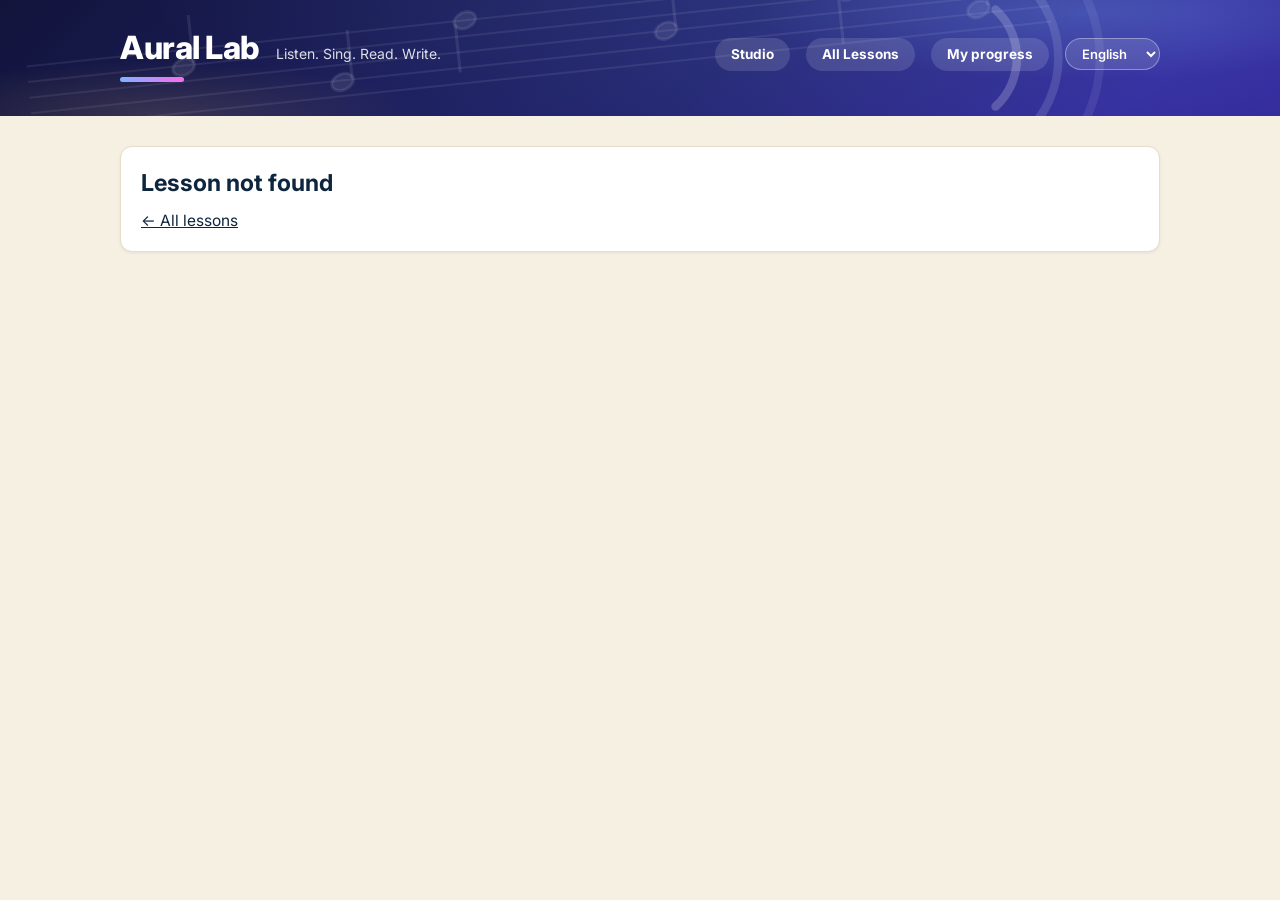
==== lesson.html @ ea1e9196 "Studio integration: Mia favicon + hub links - Shared favicon.svg linked from all pages incl. lesson " ====
<!DOCTYPE html>
<html lang="en">
<head>
<meta charset="UTF-8">
<meta name="viewport" content="width=device-width, initial-scale=1.0">
<title>Aural Lab</title>
<link rel="stylesheet" href="css/style.css?v=001">
<link rel="icon" type="image/svg+xml" href="favicon.svg">
</head>
<body>
<header class="al-header">
  <div class="inner">
    <h1 id="appName"></h1>
    <span class="sub" data-i18n="app.subtitle"></span>
    <a class="hdr-link" href="https://miahlee90.github.io/" data-i18n="nav.studio"></a>
    <a class="hdr-link" href="lessons.html" data-i18n="toc.title"></a>
    <a class="hdr-link" href="student.html" data-i18n="nav.myProgress"></a>
  </div>
</header>
<main class="al-main" id="app"></main>
<script src="js/config.js?v=002"></script>
<script src="locales/en.js?v=002"></script>
<script src="locales/es.js?v=002"></script>
<script src="locales/ko.js?v=002"></script>
<script src="js/i18n.js?v=002"></script>
<script src="locales/curriculum.es.js?v=002"></script>
<script src="js/mia.js?v=002"></script>
<script src="js/curriculum.js?v=002"></script>
<script src="js/lesson-nav.js?v=002"></script>
<script>
/* Placeholder page for lessons that are PLANNED but not built yet. It shows
   the real curriculum metadata (so students and the instructor can see where
   the course is going) and says clearly that the lesson is not available —
   a placeholder is never presented as a completed lesson. */
(function(){
  document.getElementById("appName").textContent=AL_CONFIG.APP_NAME;
  ALI18N.apply(); ALMia.defs();
  const id=new URLSearchParams(location.search).get("id");
  const l=id&&AL_CURRICULUM.byId[id];
  const app=document.getElementById("app");
  if(!l){
    app.innerHTML=`<div class="card"><h2>${t("lesson.notFound")}</h2>
      <p style="margin-top:8px"><a href="lessons.html">${t("lesson.backToc")}</a></p></div>`;
    return;
  }
  if(l.status==="ready"){ location.replace(l.route); return; }
  const LT=f=>AL_CURRICULUM.text(l,f);
  const LTx=(x,f)=>AL_CURRICULUM.text(x,f);
  document.title=l.num+" "+LT("title")+" · "+AL_CONFIG.APP_NAME;
  const skillCls={"Rhythm":"sk-rhythm","Pitch":"","Solfège":"sk-solfege","Singing":"sk-singing",
    "Dictation":"sk-dictation","Harmony":"sk-harmony","Error Detection":"sk-error","Transcription":"sk-dictation"};
  app.innerHTML=`
  <section class="lesson-head card">
    <div class="crumb">${t("lesson.crumb",{u:l.unit,n:l.num})}</div>
    <h2>${LT("title")}</h2>
    <p class="desc">${LT("desc")}</p>
    <div class="skill-tags">${l.skills.map(s=>`<span class="skill-tag ${skillCls[s]||""}">${t("skill."+s)}</span>`).join("")}
      ${l.track==="major"?`<span class="track-tag">${t("track.major")}</span>`:""}</div>
    ${ALMia.strip("miaTip","mia-strip-sm")}
    <p class="lets-try"><b>${t("lesson.letsTryLabel")}</b> “${LT("letsTry")}”</p>
  </section>
  <div class="ph-banner">🚧 ${t("lesson.placeholder")}</div>
  <nav id="lessonNav"></nav>`;
  ALMia.say("miaTip","<b>"+t("lesson.miaTipLabel")+"</b> “"+LT("tip")+"”");
  ALLessonNav.mount("lessonNav",l.id,"");
})();
</script>
</body>
</html>
---- css/style.css ----
/* Aural Lab — stylesheet aligned with the Mia Music Studio design system
   (same visual language as Piano Lab / Music Fundamentals): indigo CTA
   #533afd used sparingly, ink-navy text #0d253d (never black), cream
   background, gradient-mesh header band, pill buttons, hairline cards with
   blue-tinted shadows, Inter. */
@import url('https://fonts.googleapis.com/css2?family=Inter:wght@300;400;500;600;800&display=swap');

:root{
  --primary:#533afd; --primary-dark:#4434d4; --primary-press:#2e2b8c; --primary-soft:#665efd;
  --primary-subtle:#b9b9f9; --brand-dark:#1c1e54;
  --ink:#0d253d; --ink-2:#273951; --muted:#64748d;
  --accent:#E8A33D; --accent-dark:#cf8f2e;
  --correct:#2E8B57; --wrong:#ea2261; --done:#9aa6b8;
  --bg:#f6f0e2; --card:#ffffff; --cream:#f1e2c4; --hairline:#e7ddc8; --hairline-input:#c9b98f;
  --lh:var(--accent-dark); --rh:var(--primary);
  --sky:#7fb4ff; --gold:#ffd166; --pink:#f96bee;
  --radius:12px;
  --shadow:0 1px 3px rgba(0,55,112,.08);
  --shadow-2:0 8px 24px rgba(0,55,112,.08), 0 2px 6px rgba(0,55,112,.04);
}
*{box-sizing:border-box;margin:0;padding:0}
/* font stack ready for English, Spanish and future Korean: Latin (incl.
   Spanish diacritics) renders in Inter; Korean falls through to Noto Sans
   KR / system Korean fonts. Load the Noto Sans KR webfont when ko ships. */
body{font-family:Inter,"SF Pro Display",-apple-system,"Segoe UI",Roboto,"Noto Sans",
  "Noto Sans KR","Malgun Gothic","Apple SD Gothic Neo",sans-serif;
  background:var(--bg);color:var(--ink);font-size:15.5px;line-height:1.55}
b,strong{font-weight:600}
a{color:inherit}

/* header — same hero art family as the studio: deep navy-indigo gradient,
   faint tilted staff + notes, glow + vignette (headphone-listening variant:
   no piano keys, a soft sound-wave arc instead) */
.al-header{color:#fff;position:relative;overflow:hidden;
  background:linear-gradient(135deg,#12143c 0%,#22246e 55%,#3a2fae 100%)}
.al-header::before{
  content:"";position:absolute;inset:0;z-index:0;pointer-events:none;
  background:url("data:image/svg+xml;utf8,<svg xmlns='http://www.w3.org/2000/svg' width='900' height='260' viewBox='0 0 900 260' preserveAspectRatio='xMaxYMid slice'><defs><radialGradient id='glow' cx='0.7' cy='0.25' r='0.6'><stop offset='0' stop-color='%237fb4ff' stop-opacity='0.14'/><stop offset='1' stop-color='%237fb4ff' stop-opacity='0'/></radialGradient><radialGradient id='vig' cx='0.42' cy='0.4' r='0.85'><stop offset='0.6' stop-color='%23070926' stop-opacity='0'/><stop offset='1' stop-color='%23070926' stop-opacity='0.38'/></radialGradient></defs><rect width='900' height='260' fill='url(%23glow)'/><g stroke='%23ffffff' stroke-opacity='0.08' stroke-width='1.4' transform='rotate(-6 400 130)'><line x1='20' y1='96' x2='740' y2='96'/><line x1='20' y1='107' x2='740' y2='107'/><line x1='20' y1='118' x2='740' y2='118'/><line x1='20' y1='129' x2='740' y2='129'/><line x1='20' y1='140' x2='740' y2='140'/></g><g fill='%23ffffff' fill-opacity='0.09' stroke='%23ffffff' stroke-opacity='0.09' stroke-width='2.2' transform='rotate(-6 400 130)'><ellipse cx='130' cy='108' rx='8' ry='5.6' transform='rotate(-18 130 108)'/><line x1='137' y1='106' x2='137' y2='72'/><ellipse cx='240' cy='130' rx='8' ry='5.6' transform='rotate(-18 240 130)'/><line x1='247' y1='128' x2='247' y2='94'/><ellipse cx='330' cy='96' rx='8' ry='5.6' transform='rotate(-18 330 96)'/><line x1='323' y1='98' x2='323' y2='132'/><ellipse cx='470' cy='118' rx='8' ry='5.6' transform='rotate(-18 470 118)'/><line x1='477' y1='116' x2='477' y2='82'/><ellipse cx='600' cy='104' rx='8' ry='5.6' transform='rotate(-18 600 104)'/><line x1='593' y1='106' x2='593' y2='140'/><ellipse cx='690' cy='126' rx='8' ry='5.6' transform='rotate(-18 690 126)'/><line x1='697' y1='124' x2='697' y2='90'/></g><g fill='none' stroke='%23ffffff' stroke-linecap='round' transform='translate(700 130)'><path d='M0 -34 A46 46 0 0 1 0 34' stroke-opacity='0.20' stroke-width='6'/><path d='M22 -52 A72 72 0 0 1 22 52' stroke-opacity='0.13' stroke-width='6'/><path d='M44 -70 A98 98 0 0 1 44 70' stroke-opacity='0.08' stroke-width='6'/></g><rect width='900' height='260' fill='url(%23vig)'/></svg>") right center/cover no-repeat}
.al-header::after{content:"";position:absolute;inset:0;pointer-events:none;background:
  radial-gradient(40% 90% at 85% 10%,rgba(127,180,255,.22),transparent 65%),
  radial-gradient(35% 80% at 12% 100%,rgba(255,209,102,.14),transparent 60%)}
.al-header .inner{max-width:1080px;margin:0 auto;padding:30px 20px 34px;position:relative;z-index:1;
  display:flex;align-items:baseline;gap:16px;flex-wrap:wrap}
.al-header h1{margin:0;font-size:2rem;font-weight:800;letter-spacing:-.5px;line-height:1.15}
.al-header h1 a{text-decoration:none}
.al-header h1::after{content:"";display:block;width:64px;height:5px;border-radius:3px;
  background:linear-gradient(90deg,var(--sky),var(--pink));margin-top:10px}
.al-header .sub{color:rgba(255,255,255,.85);font-size:14px}
.hdr-link{margin-left:auto;color:#fff;font-size:13.5px;font-weight:700;
  background:rgba(255,255,255,.13);padding:6px 16px;border-radius:9999px;text-decoration:none}
.hdr-link~.hdr-link{margin-left:0}
.hdr-link:hover{background:rgba(255,255,255,.24)}
/* language selector (auto-mounted in the header by i18n.js) */
.lang-sel{font:600 13px/1.2 Inter,"Noto Sans KR","Malgun Gothic",sans-serif;color:#fff;
  background:rgba(255,255,255,.13);border:1px solid rgba(255,255,255,.35);
  border-radius:9999px;padding:6px 12px;cursor:pointer}
.lang-sel option{color:var(--ink)}
.al-main{max-width:1080px;margin:0 auto;padding:14px 20px 60px}

.card{background:var(--card);border:1px solid var(--hairline);border-radius:var(--radius);
  box-shadow:var(--shadow);padding:18px 20px;margin-top:16px}

/* lesson header block: crumb, title, and the three student-facing fields */
.lesson-head .crumb{display:inline-block;font-size:10.5px;font-weight:600;letter-spacing:.1em;
  text-transform:uppercase;color:var(--primary-dark);background:rgba(185,185,249,.35);
  border-radius:9999px;padding:3px 10px;margin-bottom:8px}
.lesson-head h2{margin:0 0 6px;font-size:1.45rem;font-weight:800;letter-spacing:-.3px;color:var(--brand-dark)}
.lesson-head .desc{margin:0;font-weight:600}
.lesson-head .goal{margin:3px 0 0;color:var(--muted);font-size:13.5px}
.lets-try{margin-top:10px;font-size:14px;color:var(--ink-2)}
.lets-try b{color:var(--primary-dark)}
.skill-tags{display:flex;gap:6px;flex-wrap:wrap;margin-top:10px}
.skill-tag{font-size:11px;font-weight:700;letter-spacing:.04em;padding:3px 10px;border-radius:9999px;
  background:#edf4ff;color:#2b5aa0}
.skill-tag.sk-rhythm{background:#f2effe;color:var(--primary-dark)}
.skill-tag.sk-solfege{background:#fdeffb;color:#a2308f}
.skill-tag.sk-singing{background:#fdeed3;color:var(--accent-dark)}
.skill-tag.sk-dictation{background:#e2f3e9;color:#1d6b42}
.skill-tag.sk-harmony{background:#fdeeee;color:#b23a3a}
.skill-tag.sk-error{background:#f3eedd;color:#8a6d1e}
.track-tag{font-size:11px;font-weight:700;padding:3px 10px;border-radius:9999px;
  background:var(--brand-dark);color:#ffd166}

/* Mia + bubble (never over notation or controls — her own strip) */
.mia-strip{display:flex;align-items:center;gap:12px;margin:14px 2px 0}
.mia-avatar{width:64px;height:78px;flex:none;filter:drop-shadow(0 2px 4px rgba(0,55,112,.18))}
.mia-bubble{position:relative;flex:1;background:#fff;border:1px solid var(--hairline);
  border-radius:12px;box-shadow:var(--shadow);padding:11px 16px;
  font-size:14px;color:var(--muted);min-height:20px}
.mia-bubble::before{content:"";position:absolute;left:-7px;top:50%;
  transform:translateY(-50%) rotate(45deg);width:12px;height:12px;background:#fff;
  border-left:1px solid var(--hairline);border-bottom:1px solid var(--hairline)}
.mia-bubble b{color:var(--ink)}
.mia-strip-sm .mia-avatar{width:50px;height:62px}
.mia-strip-sm .mia-bubble{background:var(--cream);border-color:#ded1b0;flex:0 1 auto;
  font-size:13.5px;color:var(--ink-2)}
.mia-strip-sm .mia-bubble::before{background:var(--cream);border-color:#ded1b0}

/* segmented pills + transport buttons (shared) */
.seg{display:flex;border:1px solid var(--hairline);border-radius:9999px;overflow:hidden;background:#fff}
.seg button{border:0;border-radius:0;background:#fff;color:var(--muted);padding:8px 16px;
  font:inherit;font-size:13.5px;font-weight:600;cursor:pointer;min-height:36px;transition:background .15s}
.seg button+button{border-left:1px solid var(--hairline)}
.seg button.on{background:linear-gradient(135deg,#533afd,#665efd);color:#fff}
.seg button:focus-visible,button:focus-visible,input:focus-visible,select:focus-visible,summary:focus-visible{
  outline:2px solid var(--primary);outline-offset:2px}
a.btn{text-decoration:none;display:inline-flex;align-items:center}
/* buttons/cards must absorb longer Spanish (and future Korean) labels:
   wrap instead of overflowing, no fixed widths */
.btn{white-space:normal;text-align:center}
.btn{font:inherit;font-weight:700;cursor:pointer;border:none;border-radius:9999px;
  min-height:44px;padding:10px 26px;background:linear-gradient(135deg,#533afd,#665efd);color:#fff;
  transition:transform .12s,box-shadow .2s}
.btn:hover{background:linear-gradient(135deg,#4434d4,#533afd);box-shadow:0 4px 14px rgba(83,58,253,.35)}
.btn:active{transform:scale(.97);background:var(--primary-press)}
.btn:disabled{opacity:.4;cursor:default;box-shadow:none;transform:none}
.btn.ghost{background:#fff;color:var(--primary);border:1px solid var(--hairline)}
.btn.ghost:hover{background:#f4f2ff;border-color:var(--primary)}
/* deep-navy Play/Start buttons (Theory Lab .play) */
.btn.dark{background:linear-gradient(135deg,#1c1e54,#2e2b8c)}
.btn.dark:hover{background:linear-gradient(135deg,#23265f,#3a37a8);box-shadow:0 4px 14px rgba(28,30,84,.4)}
/* navy-toned outline (utility buttons: Hear/Undo/Clear/Continue) — keeps the
   lone violet button, "Go to the Quiz", visually distinct */
.btn.ghost.dark{background:#fff;color:#2a2c66;border:1.5px solid #c6c8e6}
.btn.ghost.dark:hover{background:#f0f0fb;border-color:#2e2b8c}
/* fixed-height content area above the transport row, so Play/Next/Continue
   stay anchored in one place across questions of differing heights */
.st-arena{display:flex;flex-direction:column}
/* the button strip is its OWN divided zone at the bottom of the card: a
   hairline separates it from the exercise above, and (with arenaMin set)
   its position never changes between questions */
.act-card .st-transport{border-top:1.5px solid var(--hairline);
  padding-top:14px;margin-top:16px;min-height:60px}
.ctl-row{display:flex;align-items:center;gap:14px;flex-wrap:wrap;justify-content:center;margin-top:12px}
.ctl-row label{display:flex;align-items:center;gap:8px;font-size:13.5px;color:var(--muted)}
.ctl-row input[type=range]{width:140px;accent-color:var(--primary)}
.ctl-row .chk input{width:16px;height:16px;accent-color:var(--primary)}

/* ============ aural components ============ */

/* Ready / Go! cue on the last two count-in beats */
.ready-go{min-height:44px;margin-top:12px;text-align:center;font-weight:800;font-size:30px;
  letter-spacing:.04em;color:var(--primary-dark)}
.ready-go.go{color:var(--correct)}
.ready-go.pop{animation:rg-pop .5s ease-out}
@keyframes rg-pop{0%{transform:scale(.5);opacity:0}45%{transform:scale(1.18);opacity:1}100%{transform:scale(1)}}

/* beat dots — the visual pulse */
.beat-dots{display:flex;gap:14px;justify-content:center;align-items:center;
  min-height:64px;flex-wrap:wrap}
.beat-dot{position:relative;width:34px;height:34px;border-radius:50%;background:#e9e2cf;border:2px solid var(--hairline);
  display:flex;align-items:center;justify-content:center;font-weight:800;font-size:14px;color:var(--muted);
  transition:transform .08s,background .1s}
.beat-dot.strong{width:44px;height:44px;border-color:var(--hairline-input)}
.beat-dot.lit{background:var(--primary-subtle);border-color:var(--primary);color:var(--primary-press);
  transform:scale(1.18)}
.beat-dot.lit.strong{background:var(--primary);color:#fff}
/* Strong/Weak target: a down-arrow points AT the beat in question, so it's
   never ambiguous which beat is being asked about (the ring alone read as
   "same size") */
.beat-dots:has(.picked){padding-top:30px}
.beat-dot.picked{outline:3px solid var(--accent);outline-offset:2px}
.beat-dot.picked::before{content:"";position:absolute;left:50%;top:-26px;transform:translateX(-50%);
  border-left:10px solid transparent;border-right:10px solid transparent;border-top:14px solid var(--accent)}
.beat-dot.good{background:#cfe9da;border-color:var(--correct);color:#1d6b42}
.beat-dot.bad{background:#fbd3e0;border-color:var(--wrong);color:#9d1746}
.beat-dot.hidden-pulse{opacity:.25}

/* tap pads (mobile) — big LEFT / RIGHT touch areas */
.tap-pads{display:flex;gap:12px;margin-top:14px}
.tap-pad{flex:1;min-height:110px;border-radius:16px;border:2px solid var(--hairline);
  display:flex;flex-direction:column;align-items:center;justify-content:center;gap:4px;
  font-weight:800;font-size:15px;letter-spacing:.06em;cursor:pointer;
  user-select:none;-webkit-user-select:none;touch-action:none}
.tap-pad small{font-weight:600;font-size:11.5px;letter-spacing:.02em;color:var(--muted)}
.tap-pad.tp-left{background:#fdf3df;color:var(--accent-dark);border-color:#ecd9ad}
.tap-pad.tp-right{background:#f2effe;color:var(--primary-dark);border-color:#d4cdfb}
.tap-pad.tp-active{transform:scale(.96)}
.tap-pad.tp-active.tp-left{background:var(--accent);color:#fff;border-color:var(--accent-dark)}
.tap-pad.tp-active.tp-left small{color:#fff}
.tap-pad.tp-active.tp-right{background:var(--primary);color:#fff;border-color:var(--primary-dark)}
.tap-pad.tp-active.tp-right small{color:#fff}
.tap-hint{text-align:center;color:var(--muted);font-size:13px;margin-top:8px}
.tap-hint kbd{font-family:inherit;font-weight:800;background:#fff;border:1px solid var(--hairline-input);
  border-bottom-width:3px;border-radius:6px;padding:1px 8px;color:var(--ink)}

/* answer choice buttons */
.choices{display:flex;gap:12px;justify-content:center;flex-wrap:wrap;margin-top:14px}
.choice{font:inherit;font-size:15px;font-weight:700;cursor:pointer;min-height:52px;min-width:110px;
  max-width:100%;white-space:normal;
  border:2px solid var(--hairline);border-radius:14px;background:#fff;color:var(--ink-2);
  padding:10px 22px;transition:transform .1s,box-shadow .15s}
.choice:hover{box-shadow:var(--shadow-2);transform:translateY(-2px)}
.choice.picked{border-color:var(--primary);background:#f2effe;color:var(--primary-dark)}
.choice.good{border-color:var(--correct);background:#e2f3e9;color:#1d6b42}
.choice.bad{border-color:var(--wrong);background:#fdeaf1;color:#9d1746}
.choice:disabled{cursor:default;transform:none;box-shadow:none;opacity:.75}

/* learn flow: stacked activity cards + non-clickable step bar */
.step-bar{display:flex;gap:8px;flex-wrap:wrap;align-items:center;margin-top:14px}
.step-chip{font-size:13px;font-weight:700;color:var(--muted);background:var(--bg);
  border:1px solid var(--hairline);border-radius:9999px;padding:7px 14px}
.step-chip b{display:inline-flex;width:19px;height:19px;border-radius:50%;background:var(--cream);
  color:var(--brand-dark);align-items:center;justify-content:center;font-size:11.5px;margin-right:6px}
.step-chip.done{background:#e2f3e9;border-color:#bfe3cd;color:#1d6b42}
.step-chip.done b{background:var(--correct);color:#fff}
.step-arr{color:var(--hairline-input);font-weight:800}
.act-head{font-size:1.05rem;font-weight:800;color:var(--brand-dark)}
.act-help{margin-top:4px;color:var(--muted);font-size:13.5px}
.step-bar button{font:inherit;cursor:pointer}
.step-chip.lockedchip{opacity:.55;cursor:not-allowed}
.step-note{margin-top:8px;font-size:13px;color:var(--accent-dark);font-weight:600}
/* compact summary card for completed / collapsed activities & questions */
.act-sum{display:flex;align-items:center;gap:12px;flex-wrap:wrap;padding:12px 18px}
.act-sum .sum-ok{color:var(--correct);font-weight:800;font-size:18px}
.act-sum .sum-bad{color:var(--wrong);font-weight:800;font-size:18px}
.act-sum .sum-ttl{font-weight:700;color:var(--brand-dark);flex:1}
.act-sum .sum-score{color:var(--muted);font-weight:700;font-feature-settings:"tnum"}
.btn.sm{min-height:34px;padding:6px 16px;font-size:13px}
/* inline per-card feedback line */
.st-fb{margin-top:10px;font-size:14px;color:var(--ink-2)}
/* stage cards carry placeholder slots for dots/cues/choices/etc. — collapse
   any that are empty so sections that don't use them (Mission, Key Terms)
   have no dead vertical space */
.st-ctl:empty,.ready-go:empty,.beat-dots:empty,.q-dots:empty,
.choices:empty,.st-fb:empty,.st-transport:empty{display:none;margin:0;min-height:0}
.st-fb b{color:var(--ink)}

/* activity tabs */
.act-tabs{display:flex;gap:8px;flex-wrap:wrap;margin-top:16px}
.act-tab{font:inherit;font-size:13.5px;font-weight:700;cursor:pointer;border-radius:9999px;
  border:1px solid var(--hairline);background:#fff;color:var(--muted);padding:9px 18px}
.act-tab.on{background:linear-gradient(135deg,#1c1e54,#2e2b8c);border-color:transparent;color:#fff}
.act-tab .n{display:inline-flex;width:20px;height:20px;border-radius:50%;background:var(--cream);
  color:var(--brand-dark);align-items:center;justify-content:center;font-size:11.5px;margin-right:6px}
.act-tab.on .n{background:rgba(255,255,255,.2);color:#fff}
.act-tab.done .n{background:#cfe9da;color:#1d6b42}

/* results */
.res-grid{display:grid;grid-template-columns:repeat(auto-fit,minmax(130px,1fr));gap:10px;margin-top:12px}
.res-stat{background:var(--cream);border-radius:10px;padding:12px 10px;text-align:center}
.res-stat b{display:block;font-size:24px;font-feature-settings:"tnum";color:var(--brand-dark)}
.res-stat span{font-size:12px;color:var(--ink-2);font-weight:600}
.res-stat.res-good b{color:var(--correct)}
.res-stat.res-warn b{color:var(--accent-dark)}

/* question progress */
.q-dots{display:flex;gap:6px;justify-content:center;margin-top:10px}
.q-dot{width:10px;height:10px;border-radius:50%;background:#e9e2cf;border:1px solid var(--hairline)}
.q-dot.q-now{background:var(--primary-subtle);border-color:var(--primary)}
.q-dot.q-good{background:var(--correct);border-color:var(--correct)}
.q-dot.q-bad{background:var(--wrong);border-color:var(--wrong)}

/* ============ course home (lessons.html) ============ */
.unit-cards{display:grid;grid-template-columns:repeat(auto-fit,minmax(230px,1fr));gap:16px;margin-top:18px}
.unit-card{background:var(--card);border:1px solid var(--hairline);border-radius:16px;
  box-shadow:var(--shadow-2);padding:20px;display:flex;flex-direction:column;position:relative;overflow:hidden}
.unit-card::before{content:"";position:absolute;top:0;left:0;right:0;height:5px}
.unit-card.u1::before{background:linear-gradient(90deg,var(--primary),var(--gold))}
.unit-card.u2::before{background:linear-gradient(90deg,var(--pink),var(--primary))}
.unit-card.u3::before{background:linear-gradient(90deg,var(--sky),var(--primary))}
.unit-card.u4::before{background:linear-gradient(90deg,#e05252,var(--gold))}
.unit-card .u-num{font-size:11px;font-weight:800;letter-spacing:.09em;text-transform:uppercase;color:var(--primary)}
.unit-card h3{margin:3px 0 0;font-size:1.12rem;font-weight:800;color:var(--brand-dark);letter-spacing:-.2px}
.unit-card p{margin:7px 0 12px;color:var(--muted);font-size:13.5px;flex:1}
.unit-card .u-meta{font-size:12.5px;color:var(--ink-2);font-weight:600;margin-bottom:8px}
.u-bar{background:#eee5cd;border-radius:9999px;height:9px;overflow:hidden;margin-bottom:12px}
.u-fill{background:linear-gradient(90deg,#533afd,#8b5cf6);height:100%;border-radius:9999px}
.unit-card .btn{align-self:flex-start;min-height:38px;padding:8px 20px;font-size:14px}
.unit-card.locked{opacity:.6}
.unit-card.locked .btn{background:#c9c2ae;pointer-events:none}

.unit-group{background:var(--card);border:1px solid var(--hairline);border-radius:var(--radius);
  box-shadow:var(--shadow);margin-top:14px;overflow:hidden}
.unit-head{display:flex;justify-content:space-between;align-items:center;cursor:pointer;
  padding:14px 18px;font-weight:800;color:var(--brand-dark)}
.unit-head .uh-meta{font-weight:600;color:var(--muted);font-size:13px}
.unit-head span.arr{transition:transform .15s;color:var(--muted)}
.unit-group.open .unit-head span.arr{transform:rotate(180deg)}
.unit-body{display:none;border-top:1px solid var(--hairline)}
.unit-group.open .unit-body{display:block}
.lesson-link{display:flex;align-items:center;gap:10px;flex-wrap:wrap;
  padding:12px 18px;color:var(--ink);text-decoration:none;border-bottom:1px solid #f0ead8;
  transition:background .12s}
.lesson-link:last-child{border-bottom:0}
.lesson-link:hover{background:var(--bg)}
.lnum{display:inline-block;min-width:46px;font-weight:800;color:var(--primary)}
.lesson-link .ttl{flex:1 1 220px;font-weight:600}
.lesson-link .ttl small{display:block;font-weight:400;color:var(--muted);font-size:12.5px}
.lesson-link .tags{display:flex;gap:5px;flex-wrap:wrap}
.toc-done{color:var(--correct);font-weight:800;font-size:13px}
.toc-part{color:var(--accent-dark);font-weight:800;font-size:13px}
.pill-soon{font-size:11px;font-weight:700;padding:3px 10px;border-radius:9999px;
  background:#f3eedd;color:#b6ac8e}
.pill-ready{font-size:11px;font-weight:700;padding:3px 10px;border-radius:9999px;
  background:#d9efe2;color:#1d6b42}

/* ============ lesson roadmap architecture ============ */
.hdr-meta{display:flex;gap:18px;flex-wrap:wrap;margin-top:8px;font-size:13px;color:var(--muted)}
.hdr-meta b{color:var(--ink-2)}
.hdr-progress{background:#eee5cd;border-radius:9999px;height:8px;overflow:hidden;margin-top:12px}
.hdr-progress>div{background:linear-gradient(90deg,#533afd,#8b5cf6);height:100%;border-radius:9999px;
  transition:width .4s ease}
.sc-btn{margin-left:8px}

/* sound check */
.sound-check .ctl-row{justify-content:flex-start}
.sound-check input[type=range]{width:180px;accent-color:var(--primary)}

/* mission goals */
.ms-goals{margin:12px 0 0;padding-left:22px}
.ms-goals li{margin:6px 0;color:var(--ink-2)}

/* key terms */
.term-row{display:flex;align-items:center;gap:14px;flex-wrap:wrap;
  padding:13px 4px;border-bottom:1px solid #f0ead8}
.term-row:last-of-type{border-bottom:0}
.term-name{flex:0 0 130px;font-weight:800;color:var(--brand-dark)}
.term-def{flex:1 1 220px;color:var(--ink-2);font-size:14px}
.term-vis{display:flex;gap:5px;align-items:center;flex:0 0 auto}
.term-vis .beat-dot{width:16px;height:16px;font-size:0}
.term-vis .beat-dot.strong{width:22px;height:22px}
.term-row .btn.sm{flex:0 0 auto}
.term-row.heard .term-name::after{content:" ✓";color:var(--correct)}

/* beat track — markers travel toward a fixed judgment line */
.beat-track{position:relative;width:100%;flex:1 1 100%;height:88px;background:#fbf7ec;
  border:1px solid var(--hairline);border-radius:12px;overflow:hidden;margin-top:12px}
.bt-line{position:absolute;left:16%;top:8px;bottom:8px;width:3px;border-radius:2px;
  background:var(--primary);opacity:.85}
.bt-marker{position:absolute;top:50%;transform:translate(-50%,-50%);width:26px;height:26px;
  border-radius:50%;background:var(--primary-subtle);border:2px solid var(--primary);
  display:flex;align-items:center;justify-content:center;font-weight:800;font-size:12px;
  color:var(--primary-press)}
.bt-marker.strong{width:36px;height:36px;background:var(--primary);color:#fff}
.bt-marker.count{background:#f1e2c4;border-color:var(--accent);color:var(--accent-dark)}
.bt-pop{position:absolute;left:16%;top:6px;transform:translateX(-50%);font-weight:800;
  font-size:14px;pointer-events:none;animation:rg-pop .5s ease-out}
.bt-pop.p-perfect{color:var(--correct)}
.bt-pop.p-good{color:#4c9a68}
.bt-pop.p-early,.bt-pop.p-late{color:var(--accent-dark)}
.bt-pop.p-miss{color:var(--wrong)}

/* pitch visualization (Lesson 1-2): dots placed at heights matched to pitch */
.pitch-row{position:relative;width:100%;height:64px;margin:4px auto;max-width:360px}
.pitch-dot{position:absolute;width:22px;height:22px;background:var(--primary-subtle);border-color:var(--primary)}
/* pitch ladder (Lesson 1-3): 5 solfège levels, highlight in sync with audio */
.pg-ladder{max-width:300px;margin:6px auto;display:flex;flex-direction:column;gap:6px}
.pg-row{display:flex;align-items:center;gap:12px}
.pg-lbl{flex:0 0 42px;text-align:right;font-weight:800;color:var(--brand-dark);font-size:14px}
.pg-cell{flex:1;height:20px;border-radius:9999px;background:#efe7d3;border:1px solid var(--hairline)}
.pg-cell.lit{background:var(--primary);border-color:var(--primary-press);
  box-shadow:0 0 0 3px var(--primary-subtle)}
/* reserved slot so the grid/reveal never bounces the buttons */
/* width:100% matters: .beat-dots is a flex row, so without it the slot
   shrinks to fit and the drawing grid renders SMALLER than the reveal grid
   of the very same question (instructor: "looks like a different problem") */
.pg-slot{min-height:200px;width:100%;display:flex;align-items:center;justify-content:center}
/* interactive drawing grid */
.pg-draw{margin:6px auto;text-align:center;width:100%}
.pg-draw svg{display:block;margin:0 auto;touch-action:manipulation}
.pg-line{stroke:var(--hairline);stroke-width:1.4}
.pg-slbl{fill:var(--muted);font:700 12px Inter,sans-serif}
.pg-hit{fill:transparent;cursor:pointer}
.pg-hit:hover{fill:rgba(83,58,253,.08)}
.pg-hit:focus-visible{fill:rgba(83,58,253,.14);outline:2px solid var(--primary)}
.pg-path{stroke:var(--primary);stroke-width:2.6;stroke-linejoin:round}
.pg-dot{fill:var(--primary)}
.pg-dot-fixed{fill:var(--accent-dark)}
/* note numbers above each grid column (1 2 3 4 …) */
.pg-colnum{fill:var(--muted);font-size:11px;font-weight:700;text-anchor:middle}
.pg-colnum-fixed{fill:var(--accent-dark)}
/* "given" anchor note — dashed ring + caption so it reads as pre-placed */
.pg-anchor-ring{fill:none;stroke:var(--accent-dark);stroke-width:1.6;stroke-dasharray:3 3;opacity:.8}
.pg-anchor-lbl{fill:var(--accent-dark);font-size:11px;font-weight:800;text-anchor:middle;
  text-transform:uppercase;letter-spacing:.04em}
.pg-path.pg-target{stroke:var(--correct)}
.pg-dot.pg-target{fill:var(--correct)}
/* moving playhead — the orange ball glides between pitches as the model plays */
.pg-play{fill:var(--accent);stroke:var(--accent-dark);stroke-width:1.5;
  filter:drop-shadow(0 0 5px rgba(232,163,61,.75));
  transition:cx .16s ease,cy .16s ease,opacity .2s ease;pointer-events:none}
.pg-play-pulse{animation:pgPlayPulse .28s ease-out}
@keyframes pgPlayPulse{0%{r:13}100%{r:9}}

/* ============ duration bars & echo pad (Lesson 1-4) ============ */
/* duration bars: filled = sound (length ∝ duration), dashed = silence */
.db-bar{fill:var(--primary)}
.db-bar.db-target{fill:var(--correct)}
.db-bar.db-you{fill:var(--primary-subtle,#b9b1fd)}
.db-rest{fill:none;stroke:var(--hairline);stroke-width:1.8}   /* empty box = silence */
.db-tick{stroke:var(--hairline);stroke-width:1;opacity:.55}
.db-pair{display:flex;flex-direction:column;gap:2px;width:100%}
.db-row{display:flex;align-items:center;gap:8px;width:100%}
.db-lbl{flex:0 0 46px;text-align:right;font-size:12px;font-weight:800;color:var(--muted)}
/* echo: numbered response slots + one large press-and-hold pad */
.echo-wrap{width:100%;display:flex;flex-direction:column;align-items:center;gap:12px}
.echo-slots{display:flex;gap:10px;justify-content:center;flex-wrap:wrap}
.echo-slot{min-width:74px;min-height:52px;border:2px dashed var(--hairline);border-radius:12px;
  display:flex;flex-direction:column;align-items:center;justify-content:center;gap:2px;
  background:#fffdf6;transition:background .15s,border-color .15s}
.echo-slot .es-num{font-size:11px;font-weight:800;color:var(--muted)}
.echo-slot .es-fill{font-size:12.5px;font-weight:700;color:var(--primary-dark)}
.echo-slot.lit{border-color:var(--accent);background:#fdf3df}
.echo-slot.filled{border-style:solid;border-color:var(--primary)}
.echo-slot.filled.es-r{border-color:var(--hairline);color:var(--muted)}
.echo-pad{position:relative;overflow:hidden;width:100%;max-width:420px;min-height:110px;
  border-radius:20px;cursor:pointer;
  display:flex;flex-direction:column;align-items:center;justify-content:center;gap:2px;
  background:#efeaff;border:2px solid #cfc6ff;color:var(--primary-dark);
  font-weight:800;font-size:18px;user-select:none;touch-action:none}
.echo-pad small{font-weight:600;font-size:12px;color:var(--muted)}
.echo-pad.held{background:var(--primary);border-color:var(--primary-dark);color:#fff}
.echo-pad.held small{color:#e6e2ff}
/* hold gauge along the pad's bottom edge: the fill grows while you hold;
   passing the mark means "this is now a LONG sound" */
.pad-track{position:absolute;left:0;right:0;bottom:0;height:10px;background:rgba(0,0,0,.08)}
.pad-fill{position:absolute;left:0;top:0;bottom:0;width:0%;background:var(--accent);
  transition:width .05s linear}
.pad-mark{position:absolute;top:-3px;bottom:-3px;width:3px;background:var(--accent-dark);z-index:1}
.echo-slot.preview{border-color:var(--accent);background:#fdf3df}
.echo-slot.preview .es-fill{color:var(--accent-dark)}
/* footnote under the Key Terms list */
.terms-note{margin-top:12px;font-size:13px;color:var(--muted);border-top:1px solid var(--hairline);padding-top:10px}

/* visual shape choices (Match the Pitch Shape) — SVG dot-contours */
.choice.choice-visual{padding:10px 14px;min-height:70px;min-width:120px}
.choice.choice-visual svg{display:block}
.choice.choice-visual.good{background:#e2f3e9}
.choice.choice-visual.bad{background:#fdeaf1}
.choice.choice-visual svg circle{fill:var(--primary)}
.choice.choice-visual.good svg circle{fill:var(--correct)}
.choice.choice-visual.bad svg circle{fill:var(--wrong)}

/* practice / quiz chrome */
.prac-bar{display:flex;gap:12px;align-items:center;flex-wrap:wrap;justify-content:space-between}
.prac-acc{font-size:13px;font-weight:700;color:var(--ink-2);background:var(--cream);
  border-radius:9999px;padding:6px 14px;font-feature-settings:"tnum"}
.quiz-meta{font-size:13px;color:var(--muted);font-weight:600}
.choice.picked{border-color:var(--primary);background:#f2effe;color:var(--primary-dark)}

/* results dashboard */
.done-msg{margin-top:12px;font-size:1.3rem;font-weight:800;color:var(--brand-dark)}
.done-msg .pct{font-size:2rem;color:var(--primary);font-feature-settings:"tnum"}
.done-meta{margin-top:6px;color:var(--muted);font-size:13.5px}
.up-next{margin-top:16px;background:var(--cream);border-radius:12px;padding:14px 18px}
.up-next .un-label{font-size:11px;font-weight:800;letter-spacing:.08em;text-transform:uppercase;color:var(--accent-dark)}
.up-next .un-title{font-weight:800;color:var(--brand-dark);margin-top:2px}
.up-next p{margin-top:4px;color:var(--ink-2);font-size:14px}

/* bottom lesson navigation (Theory Lab style): 3 pills + jump select */
.lesson-nav{display:grid;grid-template-columns:1fr 1fr 1fr;gap:14px;margin-top:22px}
.lnav-pill{display:flex;align-items:center;justify-content:center;text-align:center;
  min-height:52px;padding:10px 14px;background:#fff;border:1px solid var(--hairline);
  border-radius:9999px;box-shadow:var(--shadow);font-weight:700;font-size:15px;
  color:var(--primary);text-decoration:none;transition:transform .12s,box-shadow .15s}
.lnav-pill:hover{transform:translateY(-2px);box-shadow:var(--shadow-2)}
.lnav-off{visibility:hidden}
.lesson-jump{display:block;width:100%;margin-top:14px;
  font:700 15px/1.3 Inter,"Noto Sans KR","Malgun Gothic",sans-serif;color:var(--primary);
  background:#fff;border:1px solid var(--hairline);border-radius:9999px;
  padding:14px 20px;cursor:pointer;box-shadow:var(--shadow)}
@media(max-width:640px){
  .lesson-nav{gap:8px}
  .lnav-pill{font-size:13px;min-height:44px;padding:8px 8px}
}

/* placeholder page */
.ph-banner{margin-top:16px;background:#fdf3df;border:1.5px dashed var(--accent);border-radius:12px;
  padding:14px 18px;color:var(--accent-dark);font-weight:600;font-size:14px}

/* ---- phone layout (portrait) ---- */
@media(max-width:640px){
  .al-header h1{font-size:1.55rem}
  .al-header .inner{padding:22px 16px 26px}
  .al-main{padding:10px 12px 90px}
  .card{padding:16px 15px}
  .act-card{padding:16px 15px}
  .lesson-head h2{font-size:1.25rem}
  /* rhythm dots / beat-track sized for a phone */
  .beat-dot{width:28px;height:28px;font-size:13px}
  .beat-dot.strong{width:36px;height:36px}
  .beat-track{height:96px}
  .bt-marker{width:30px;height:30px}
  .bt-marker.strong{width:40px;height:40px}
  /* the tap pads are the main phone input — make them big and thumb-friendly */
  .tap-pads{gap:10px}
  .tap-pad{min-height:120px;border-radius:18px}
  .tap-pad small{display:none}          /* keep the pad label uncluttered on a phone */
  /* controls & answers stack full-width and stay easy to hit */
  .ctl-row{gap:10px}
  .choices{gap:10px}
  .choice{flex:1 1 100%;min-width:0;min-height:56px}
  /* visual (shape) choices stay side-by-side on phones — stacking three tall
     cards blew past the reserved arena and pushed the button strip */
  .choice.choice-visual{flex:1 1 0;min-width:0;padding:8px 6px;min-height:0}
  .choice.choice-visual svg{width:100%;height:auto;max-width:104px}
  .choice.choice-visual svg.db-choice{max-width:150px}   /* duration bars are wider */
  .echo-pad{min-height:130px}       /* the pad is the main phone input */
  .st-transport .btn{flex:1 1 100%}
  .seg{width:100%}
  .seg button{flex:1}
  /* Mia keeps her place but never crowds the text */
  .mia-strip{gap:9px}
  .mia-avatar{width:44px;height:54px}
  /* bottom nav: 3 pills stay on one row, jump select comfortable */
  .lesson-nav{gap:7px}
  .lnav-pill{font-size:12.5px;padding:8px 6px;min-height:46px}
  .lesson-jump{min-height:48px}
  .res-grid{grid-template-columns:repeat(2,1fr)}
}
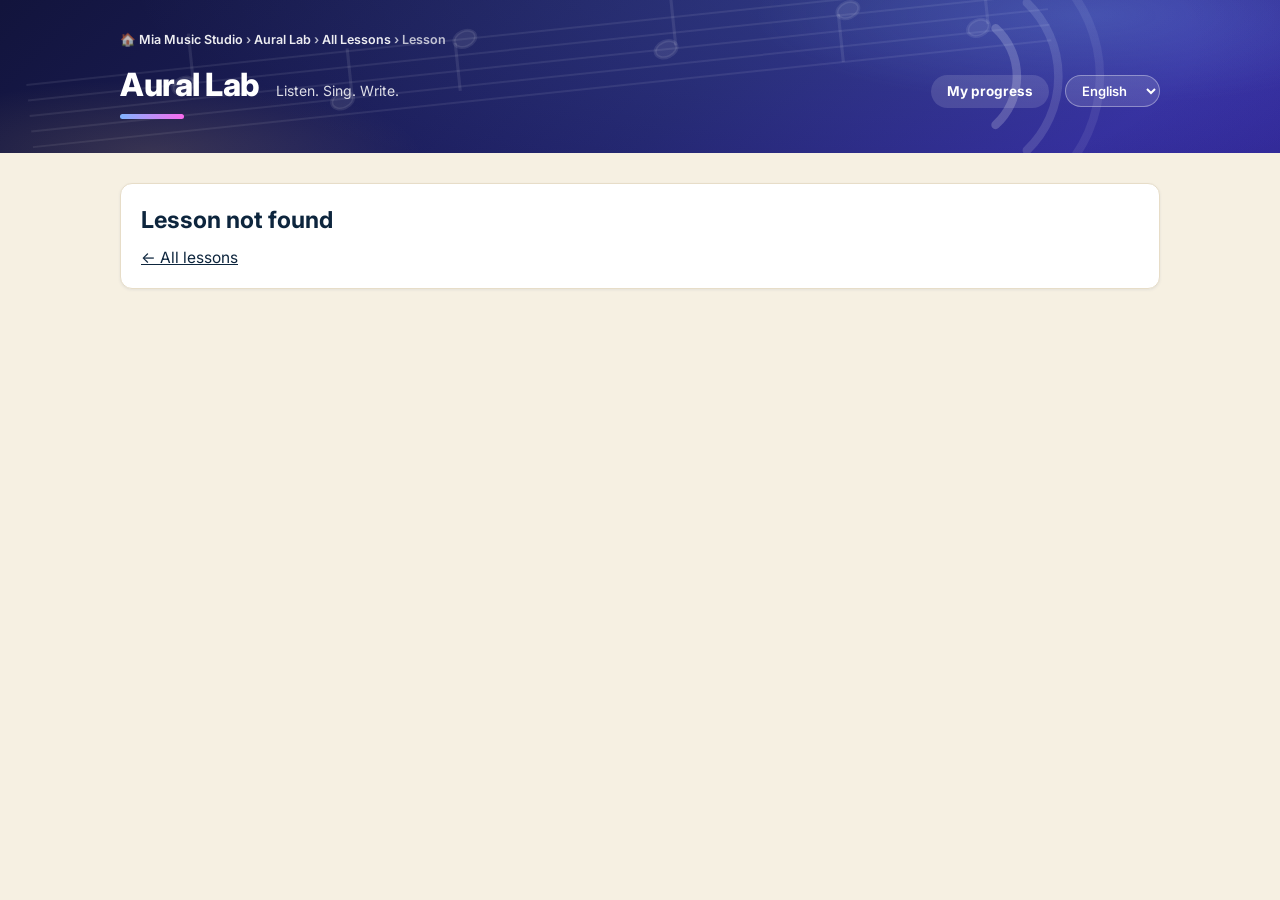
==== commit eaef5034: "Breadcrumbs everywhere + subtitle trimmed to Listen. Sing. Write. Full studio breadcrumb on every pa" ====
--- a/lesson.html
+++ b/lesson.html
@@ -4,29 +4,28 @@
 <meta charset="UTF-8">
 <meta name="viewport" content="width=device-width, initial-scale=1.0">
 <title>Aural Lab</title>
-<link rel="stylesheet" href="css/style.css?v=001">
+<link rel="stylesheet" href="css/style.css?v=004">
 <link rel="icon" type="image/svg+xml" href="favicon.svg">
 </head>
 <body>
 <header class="al-header">
   <div class="inner">
+    <nav class="crumbs">🏠 <a href="https://miahlee90.github.io/">Mia Music Studio</a> › <a href="index.html">Aural Lab</a> › <a href="lessons.html" data-i18n="toc.title">All Lessons</a> › <span id="crumbLesson">Lesson</span></nav>
     <h1 id="appName"></h1>
     <span class="sub" data-i18n="app.subtitle"></span>
-    <a class="hdr-link" href="https://miahlee90.github.io/" data-i18n="nav.studio"></a>
-    <a class="hdr-link" href="lessons.html" data-i18n="toc.title"></a>
     <a class="hdr-link" href="student.html" data-i18n="nav.myProgress"></a>
   </div>
 </header>
 <main class="al-main" id="app"></main>
-<script src="js/config.js?v=002"></script>
-<script src="locales/en.js?v=002"></script>
-<script src="locales/es.js?v=002"></script>
-<script src="locales/ko.js?v=002"></script>
-<script src="js/i18n.js?v=002"></script>
-<script src="locales/curriculum.es.js?v=002"></script>
-<script src="js/mia.js?v=002"></script>
-<script src="js/curriculum.js?v=002"></script>
-<script src="js/lesson-nav.js?v=002"></script>
+<script src="js/config.js?v=004"></script>
+<script src="locales/en.js?v=004"></script>
+<script src="locales/es.js?v=004"></script>
+<script src="locales/ko.js?v=004"></script>
+<script src="js/i18n.js?v=004"></script>
+<script src="locales/curriculum.es.js?v=004"></script>
+<script src="js/mia.js?v=004"></script>
+<script src="js/curriculum.js?v=004"></script>
+<script src="js/lesson-nav.js?v=004"></script>
 <script>
 /* Placeholder page for lessons that are PLANNED but not built yet. It shows
    the real curriculum metadata (so students and the instructor can see where
--- a/css/style.css
+++ b/css/style.css
@@ -46,6 +46,9 @@
 .al-header h1::after{content:"";display:block;width:64px;height:5px;border-radius:3px;
   background:linear-gradient(90deg,var(--sky),var(--pink));margin-top:10px}
 .al-header .sub{color:rgba(255,255,255,.85);font-size:14px}
+.crumbs{width:100%;font-size:12.5px;font-weight:600;color:rgba(255,255,255,.72);margin-bottom:2px}
+.crumbs a{color:rgba(255,255,255,.92);text-decoration:none}
+.crumbs a:hover{text-decoration:underline}
 .hdr-link{margin-left:auto;color:#fff;font-size:13.5px;font-weight:700;
   background:rgba(255,255,255,.13);padding:6px 16px;border-radius:9999px;text-decoration:none}
 .hdr-link~.hdr-link{margin-left:0}
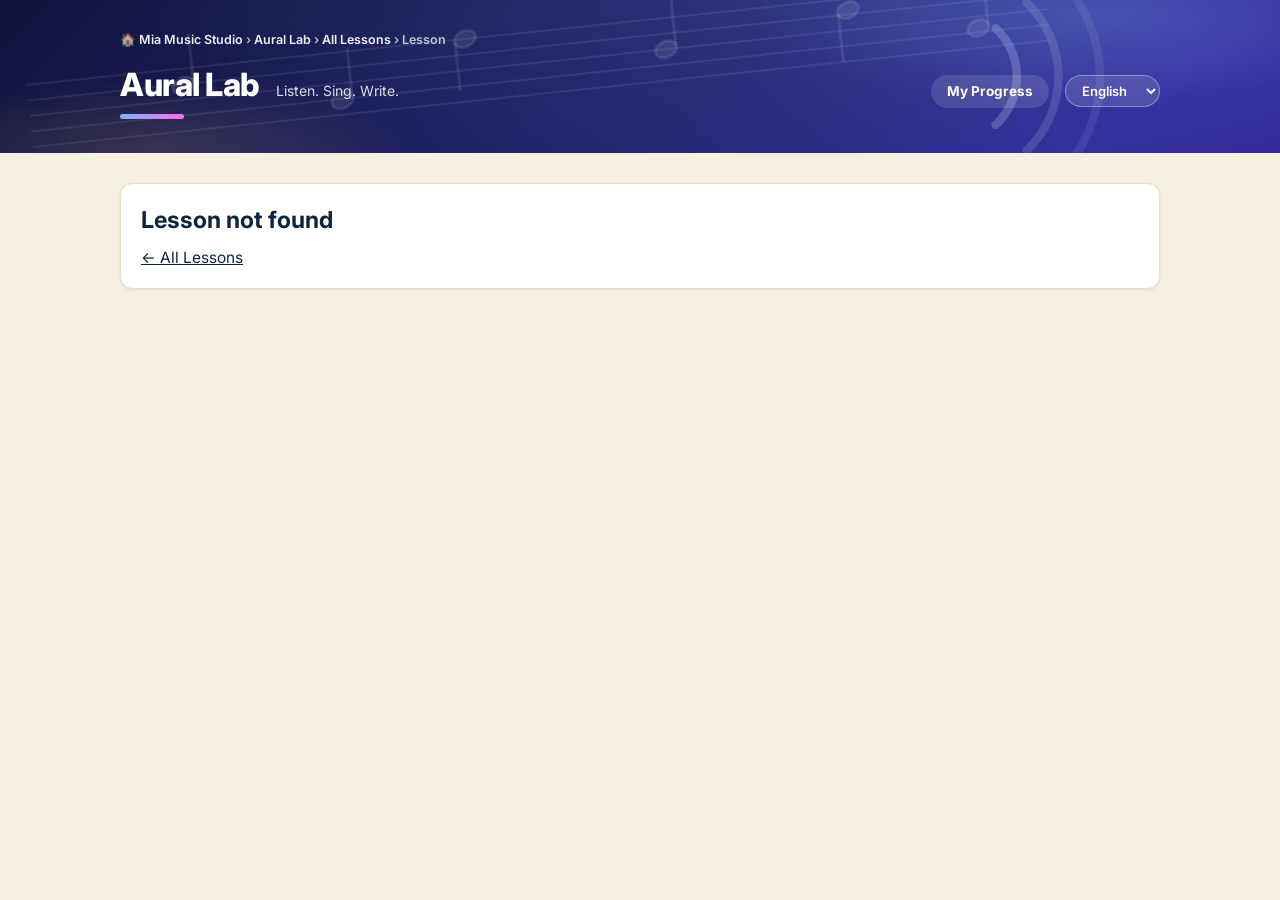
==== commit 35558bb9: "Terminology unified across labs: All Lessons / My Progress / Start ... Title-case everywhere: Theory" ====
--- a/lesson.html
+++ b/lesson.html
@@ -4,7 +4,7 @@
 <meta charset="UTF-8">
 <meta name="viewport" content="width=device-width, initial-scale=1.0">
 <title>Aural Lab</title>
-<link rel="stylesheet" href="css/style.css?v=004">
+<link rel="stylesheet" href="css/style.css?v=005">
 <link rel="icon" type="image/svg+xml" href="favicon.svg">
 </head>
 <body>
@@ -17,15 +17,15 @@
   </div>
 </header>
 <main class="al-main" id="app"></main>
-<script src="js/config.js?v=004"></script>
-<script src="locales/en.js?v=004"></script>
-<script src="locales/es.js?v=004"></script>
-<script src="locales/ko.js?v=004"></script>
-<script src="js/i18n.js?v=004"></script>
-<script src="locales/curriculum.es.js?v=004"></script>
-<script src="js/mia.js?v=004"></script>
-<script src="js/curriculum.js?v=004"></script>
-<script src="js/lesson-nav.js?v=004"></script>
+<script src="js/config.js?v=005"></script>
+<script src="locales/en.js?v=005"></script>
+<script src="locales/es.js?v=005"></script>
+<script src="locales/ko.js?v=005"></script>
+<script src="js/i18n.js?v=005"></script>
+<script src="locales/curriculum.es.js?v=005"></script>
+<script src="js/mia.js?v=005"></script>
+<script src="js/curriculum.js?v=005"></script>
+<script src="js/lesson-nav.js?v=005"></script>
 <script>
 /* Placeholder page for lessons that are PLANNED but not built yet. It shows
    the real curriculum metadata (so students and the instructor can see where
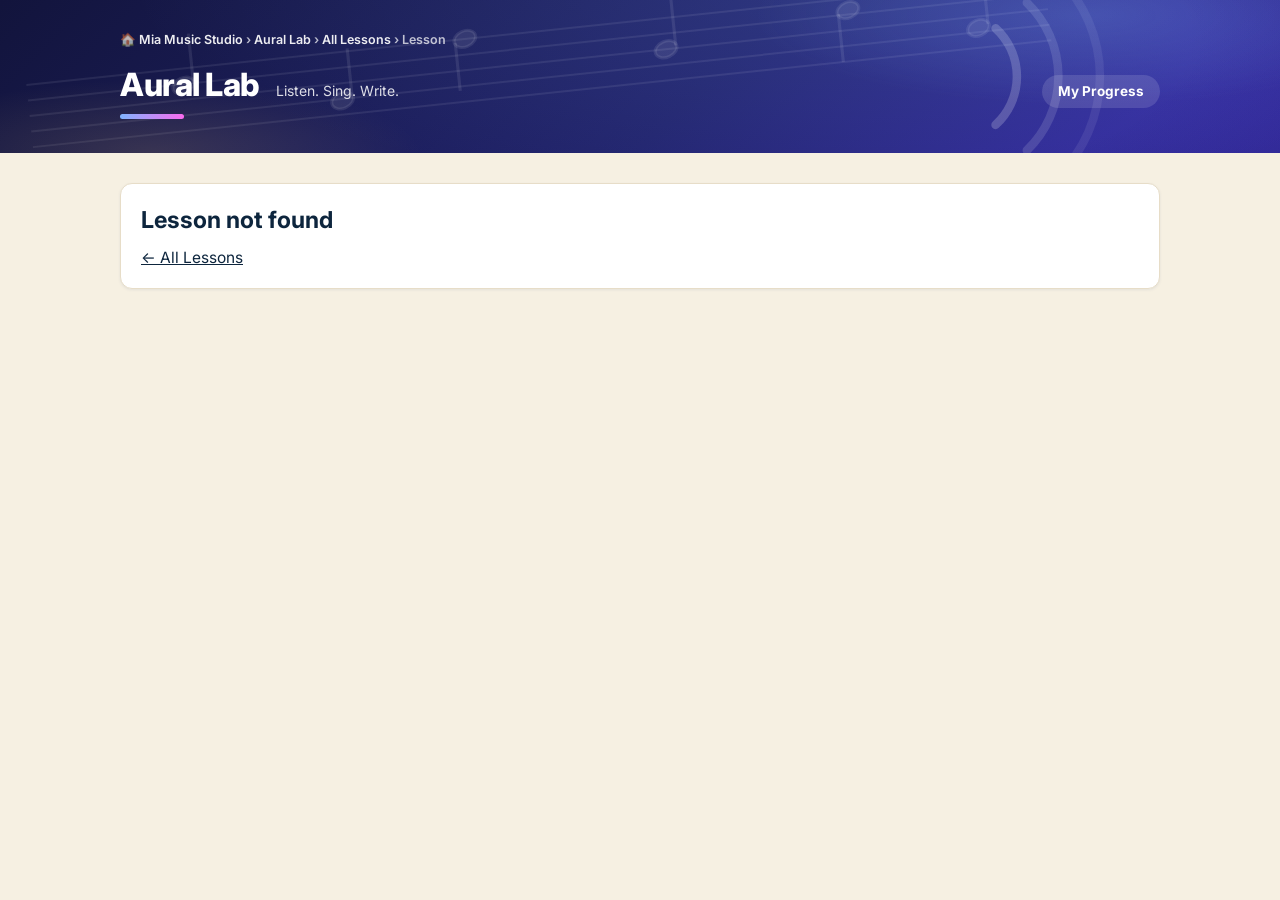
==== commit 49a22988: "English only for school launch: language selector hidden LANG_UI_ENABLED=false gates the selector an" ====
--- a/lesson.html
+++ b/lesson.html
@@ -4,7 +4,7 @@
 <meta charset="UTF-8">
 <meta name="viewport" content="width=device-width, initial-scale=1.0">
 <title>Aural Lab</title>
-<link rel="stylesheet" href="css/style.css?v=005">
+<link rel="stylesheet" href="css/style.css?v=007">
 <link rel="icon" type="image/svg+xml" href="favicon.svg">
 </head>
 <body>
@@ -17,15 +17,15 @@
   </div>
 </header>
 <main class="al-main" id="app"></main>
-<script src="js/config.js?v=005"></script>
-<script src="locales/en.js?v=005"></script>
-<script src="locales/es.js?v=005"></script>
-<script src="locales/ko.js?v=005"></script>
-<script src="js/i18n.js?v=005"></script>
-<script src="locales/curriculum.es.js?v=005"></script>
-<script src="js/mia.js?v=005"></script>
-<script src="js/curriculum.js?v=005"></script>
-<script src="js/lesson-nav.js?v=005"></script>
+<script src="js/config.js?v=007"></script>
+<script src="locales/en.js?v=007"></script>
+<script src="locales/es.js?v=007"></script>
+<script src="locales/ko.js?v=007"></script>
+<script src="js/i18n.js?v=007"></script>
+<script src="locales/curriculum.es.js?v=007"></script>
+<script src="js/mia.js?v=007"></script>
+<script src="js/curriculum.js?v=007"></script>
+<script src="js/lesson-nav.js?v=007"></script>
 <script>
 /* Placeholder page for lessons that are PLANNED but not built yet. It shows
    the real curriculum metadata (so students and the instructor can see where
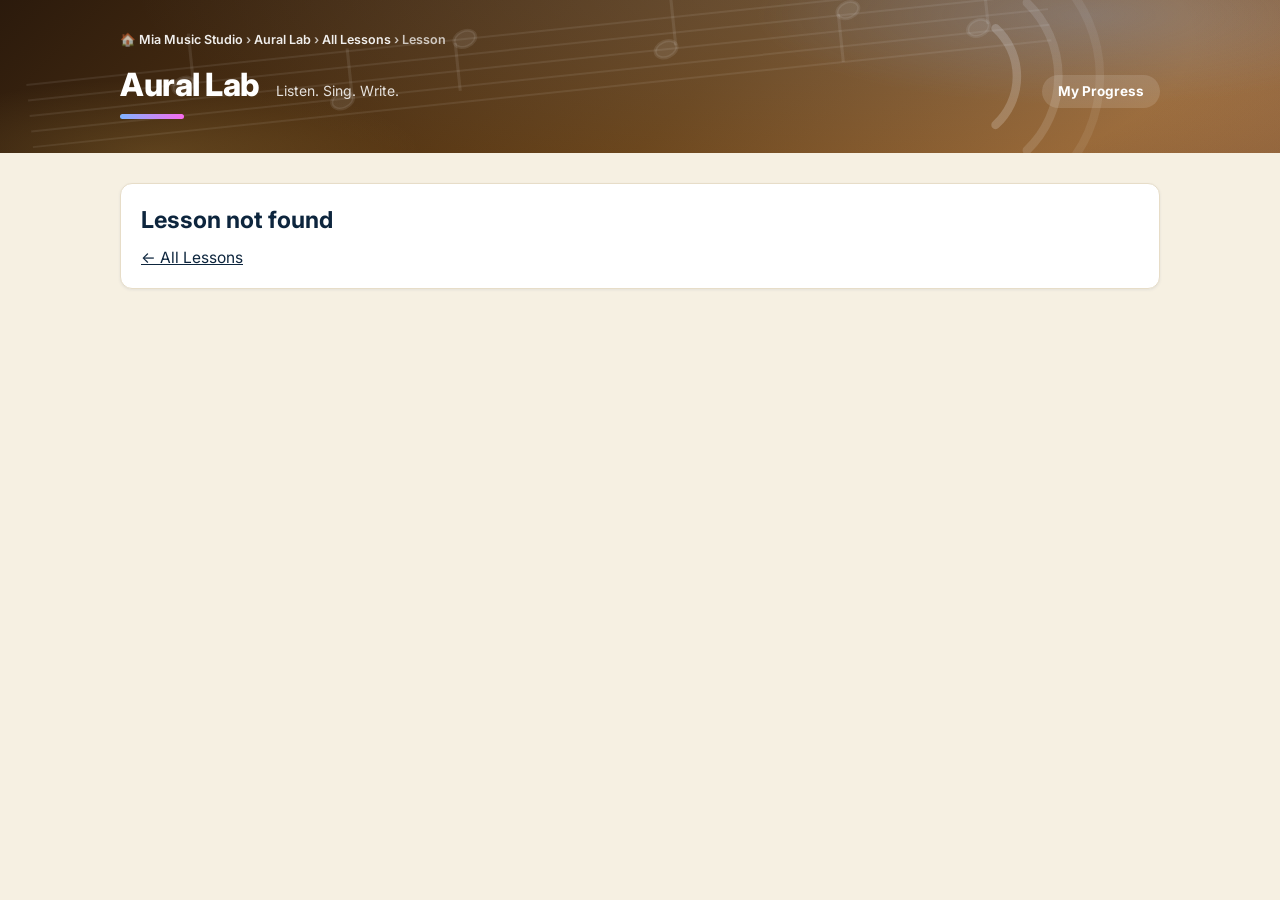
==== commit 8b7dad4d: "Lab colors rev2 (Piano=GREEN, Aural=BROWN) + colored inner headers Instructor swapped piano/aural; i" ====
--- a/lesson.html
+++ b/lesson.html
@@ -4,7 +4,7 @@
 <meta charset="UTF-8">
 <meta name="viewport" content="width=device-width, initial-scale=1.0">
 <title>Aural Lab</title>
-<link rel="stylesheet" href="css/style.css?v=007">
+<link rel="stylesheet" href="css/style.css?v=008">
 <link rel="icon" type="image/svg+xml" href="favicon.svg">
 </head>
 <body>
@@ -17,15 +17,15 @@
   </div>
 </header>
 <main class="al-main" id="app"></main>
-<script src="js/config.js?v=007"></script>
-<script src="locales/en.js?v=007"></script>
-<script src="locales/es.js?v=007"></script>
-<script src="locales/ko.js?v=007"></script>
-<script src="js/i18n.js?v=007"></script>
-<script src="locales/curriculum.es.js?v=007"></script>
-<script src="js/mia.js?v=007"></script>
-<script src="js/curriculum.js?v=007"></script>
-<script src="js/lesson-nav.js?v=007"></script>
+<script src="js/config.js?v=008"></script>
+<script src="locales/en.js?v=008"></script>
+<script src="locales/es.js?v=008"></script>
+<script src="locales/ko.js?v=008"></script>
+<script src="js/i18n.js?v=008"></script>
+<script src="locales/curriculum.es.js?v=008"></script>
+<script src="js/mia.js?v=008"></script>
+<script src="js/curriculum.js?v=008"></script>
+<script src="js/lesson-nav.js?v=008"></script>
 <script>
 /* Placeholder page for lessons that are PLANNED but not built yet. It shows
    the real curriculum metadata (so students and the instructor can see where
--- a/css/style.css
+++ b/css/style.css
@@ -32,7 +32,8 @@
    faint tilted staff + notes, glow + vignette (headphone-listening variant:
    no piano keys, a soft sound-wave arc instead) */
 .al-header{color:#fff;position:relative;overflow:hidden;
-  background:linear-gradient(135deg,#12143c 0%,#22246e 55%,#3a2fae 100%)}
+  /* Aural Lab identity: BROWN (matches the front door) */
+  background:linear-gradient(135deg,#2b1a0c 0%,#6b4418 55%,#b07840 100%)}
 .al-header::before{
   content:"";position:absolute;inset:0;z-index:0;pointer-events:none;
   background:url("data:image/svg+xml;utf8,<svg xmlns='http://www.w3.org/2000/svg' width='900' height='260' viewBox='0 0 900 260' preserveAspectRatio='xMaxYMid slice'><defs><radialGradient id='glow' cx='0.7' cy='0.25' r='0.6'><stop offset='0' stop-color='%237fb4ff' stop-opacity='0.14'/><stop offset='1' stop-color='%237fb4ff' stop-opacity='0'/></radialGradient><radialGradient id='vig' cx='0.42' cy='0.4' r='0.85'><stop offset='0.6' stop-color='%23070926' stop-opacity='0'/><stop offset='1' stop-color='%23070926' stop-opacity='0.38'/></radialGradient></defs><rect width='900' height='260' fill='url(%23glow)'/><g stroke='%23ffffff' stroke-opacity='0.08' stroke-width='1.4' transform='rotate(-6 400 130)'><line x1='20' y1='96' x2='740' y2='96'/><line x1='20' y1='107' x2='740' y2='107'/><line x1='20' y1='118' x2='740' y2='118'/><line x1='20' y1='129' x2='740' y2='129'/><line x1='20' y1='140' x2='740' y2='140'/></g><g fill='%23ffffff' fill-opacity='0.09' stroke='%23ffffff' stroke-opacity='0.09' stroke-width='2.2' transform='rotate(-6 400 130)'><ellipse cx='130' cy='108' rx='8' ry='5.6' transform='rotate(-18 130 108)'/><line x1='137' y1='106' x2='137' y2='72'/><ellipse cx='240' cy='130' rx='8' ry='5.6' transform='rotate(-18 240 130)'/><line x1='247' y1='128' x2='247' y2='94'/><ellipse cx='330' cy='96' rx='8' ry='5.6' transform='rotate(-18 330 96)'/><line x1='323' y1='98' x2='323' y2='132'/><ellipse cx='470' cy='118' rx='8' ry='5.6' transform='rotate(-18 470 118)'/><line x1='477' y1='116' x2='477' y2='82'/><ellipse cx='600' cy='104' rx='8' ry='5.6' transform='rotate(-18 600 104)'/><line x1='593' y1='106' x2='593' y2='140'/><ellipse cx='690' cy='126' rx='8' ry='5.6' transform='rotate(-18 690 126)'/><line x1='697' y1='124' x2='697' y2='90'/></g><g fill='none' stroke='%23ffffff' stroke-linecap='round' transform='translate(700 130)'><path d='M0 -34 A46 46 0 0 1 0 34' stroke-opacity='0.20' stroke-width='6'/><path d='M22 -52 A72 72 0 0 1 22 52' stroke-opacity='0.13' stroke-width='6'/><path d='M44 -70 A98 98 0 0 1 44 70' stroke-opacity='0.08' stroke-width='6'/></g><rect width='900' height='260' fill='url(%23vig)'/></svg>") right center/cover no-repeat}
